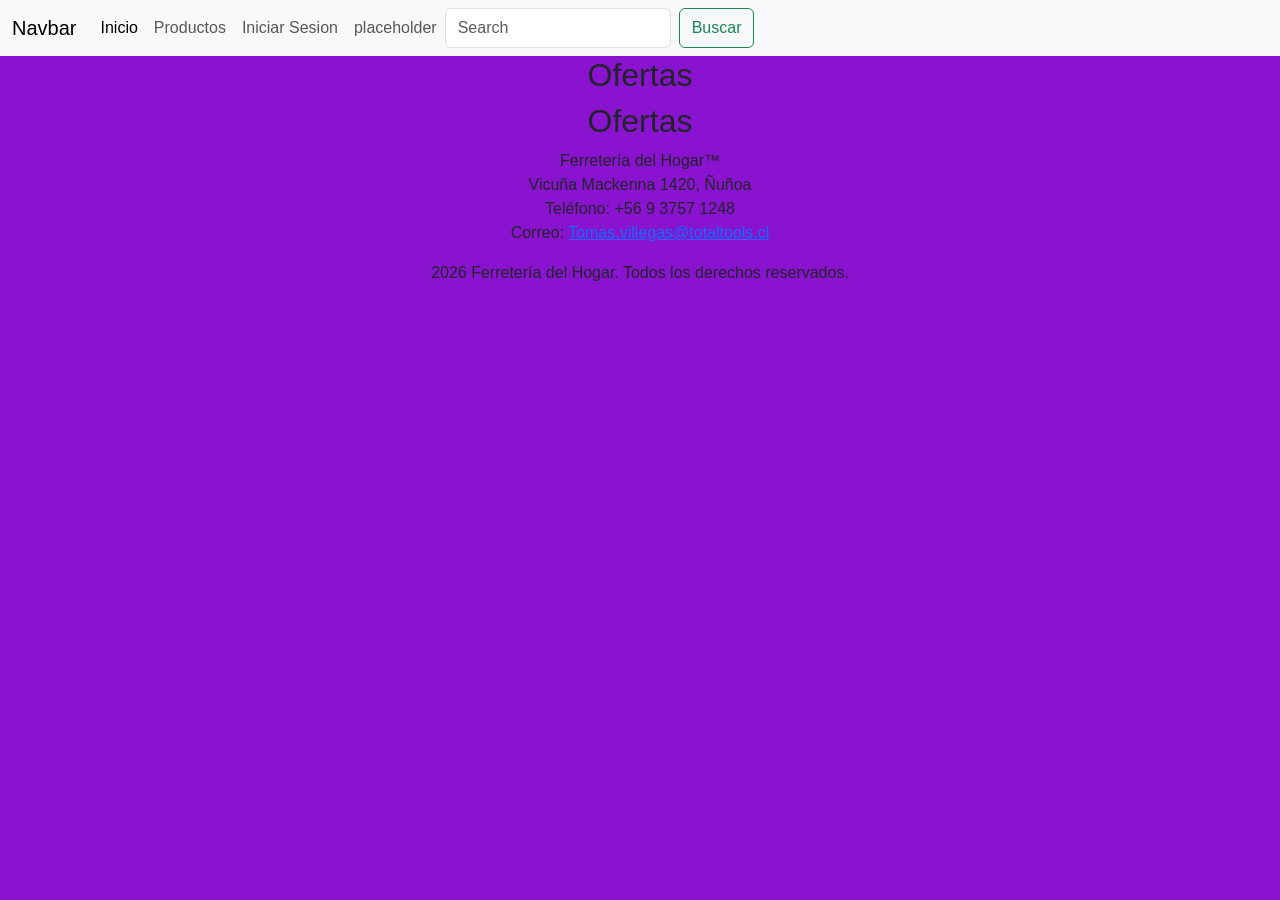
==== Eva 1 Fullstack/index.html @ 1e145b5c "version 1 Co-authored-by: Crosral <Crosral@users.noreply.github.com>" ====
<!DOCTYPE html>
<html lang="es">
<head>
    <meta charset="UTF-8">
    <meta name="viewport" content="width=device-width, initial-scale=1.0">
    <title>Document</title>
    <link href="https://cdn.jsdelivr.net/npm/bootstrap@5.3.8/dist/css/bootstrap.min.css" rel="stylesheet" integrity="sha384-sRIl4kxILFvY47J16cr9ZwB07vP4J8+LH7qKQnuqkuIAvNWLzeN8tE5YBujZqJLB" crossorigin="anonymous">
    <script src="https://cdn.jsdelivr.net/npm/bootstrap@5.3.8/dist/js/bootstrap.bundle.min.js" integrity="sha384-FKyoEForCGlyvwx9Hj09JcYn3nv7wiPVlz7YYwJrWVcXK/BmnVDxM+D2scQbITxI" crossorigin="anonymous"></script>
    <link rel="stylesheet" href="style.css">
</head>
<body>
    <nav class="navbar navbar-expand-lg bg-body-tertiary">
            <div class="container-fluid">
                <a class="navbar-brand" href="#">Navbar</a>
                <button class="navbar-toggler" type="button" data-bs-toggle="collapse" data-bs-target="#navbarNav" aria-controls="navbarNav" aria-expanded="false" aria-label="Toggle navigation">
                <span class="navbar-toggler-icon"></span>
                </button>
                <div class="collapse navbar-collapse" id="navbarNav">
                <ul class="navbar-nav">
                    <li class="nav-item">
                    <a class="nav-link active" aria-current="page" href="index.html">Inicio</a>
                    </li>
                    <li class="nav-item">
                    <a class="nav-link" href="productos.html">Productos</a>
                    </li>
                    <li class="nav-item">
                    <a class="nav-link" href="inicio sesion.html">Iniciar Sesion</a>
                    </li>
                    <li class="nav-item">
                    <a class="nav-link" href="#">placeholder</a>
                    </li>
                    <form class="d-flex" role="search">
                        <input class="form-control me-2" type="search" placeholder="Search" aria-label="Search"/>
                        <button class="btn btn-outline-success" type="submit">Buscar</button>
                    </form>
                </ul>
            </div>
        </div>
    </nav>

    <main>
        <section id="inicio">

        </section>

        <section id="ph1">
            <h2>Ofertas</h2>
        </section>

        <section id="ph2">
            <h2>Ofertas</h2>
        </section>

        <footer id = "datosPlaceholder">
            <address>
                Ferretería del Hogar™<br>
                Vicuña Mackenna 1420, Ñuñoa<br>
                Teléfono: +56 9 3757 1248<br>
                Correo:
                <a href="mailto:Tomas.villegas@totaltools.cl">
                    Tomas.villegas@totaltools.cl
                </a>
            </address>

            <p>2026 Ferretería del Hogar. Todos los derechos reservados.</p>
        </footer>
    </main>
    <script src="script.js"></script>
</body>
</html>
---- Eva 1 Fullstack/style.css ----
body{
    font-family: Arial;
    text-align: center;
    background-color: #8913ce;
}

button:hover{
    transform: scale(1.05);
}

.mb-3{
    width: 250px;
}
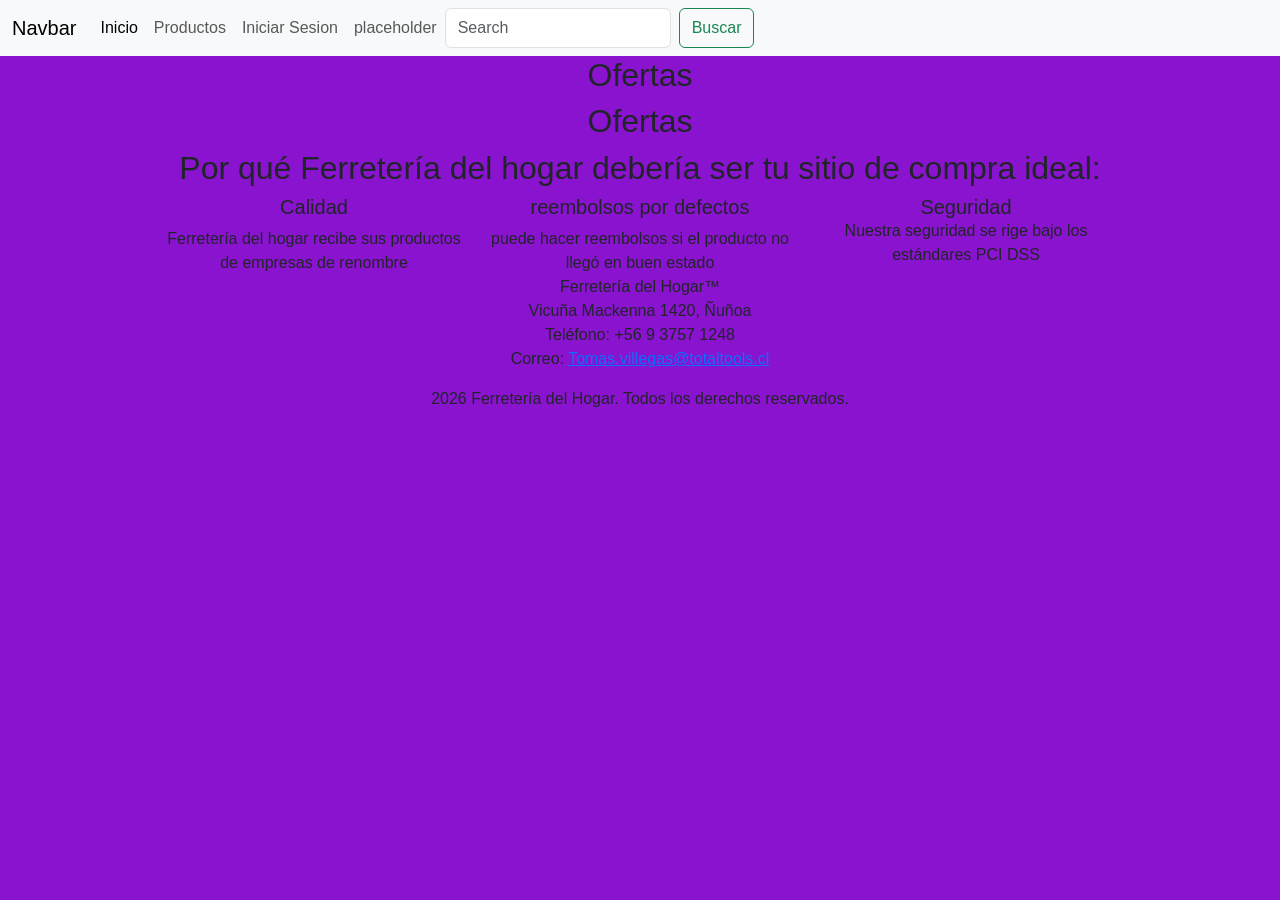
==== commit 5adbfa09: "Co-authored-by: Crosral <Crosral@users.noreply.github.com>" ====
--- a/Eva 1 Fullstack/index.html
+++ b/Eva 1 Fullstack/index.html
@@ -51,6 +51,27 @@
             <h2>Ofertas</h2>
         </section>
 
+
+        <article>
+            <h2>Por qué Ferretería del hogar debería ser tu sitio de compra ideal:</h2>
+            <div id="article" class="row justify-content-center">
+                <div class="col-md-3 article-card">
+                    <h5 class="calidad">Calidad</h5>
+                    <p class="card-text">Ferretería del hogar recibe sus productos de empresas de renombre</p>
+                </div>
+
+                <div class="col-md-3 article-card">
+                    <h5 class="reembolsos">reembolsos por defectos</h5>
+                    <p class="card-text">puede hacer reembolsos si el producto no llegó en buen estado</p>
+                </div>
+
+                <div class="col-md-3 article-card">
+                    <h5 class="card-title">Seguridad</h5>
+                    <p class="card-text">Nuestra seguridad se rige bajo los estándares PCI DSS</p>
+                </div>
+            </div>
+        </article>
+
         <footer id = "datosPlaceholder">
             <address>
                 Ferretería del Hogar™<br>
--- a/Eva 1 Fullstack/style.css
+++ b/Eva 1 Fullstack/style.css
@@ -10,4 +10,41 @@
 
 .mb-3{
     width: 250px;
+}
+
+
+
+
+.contenedor-productos {
+    display: grid;
+    grid-template-columns: repeat(3, 1fr);
+    gap: 30px;
+    max-width: 1200px;
+    margin: auto;
+}
+
+.producto {
+    background-color: #6b46ef;
+    border: 1px solid #2a1fa4;
+    border-radius: 10px;
+    overflow: hidden;
+    transition: 0.3s;
+    width: 240px;
+}
+
+.producto:hover {
+    transform: translateY(-5px);
+    border-color: #00d9ff;
+}
+
+.producto img {
+    width: 100%;
+    height: 240px;
+    object-fit: contain;
+    background-color: white;
+    display: block;
+}
+
+.producto-info {
+    padding: 20px;
 }
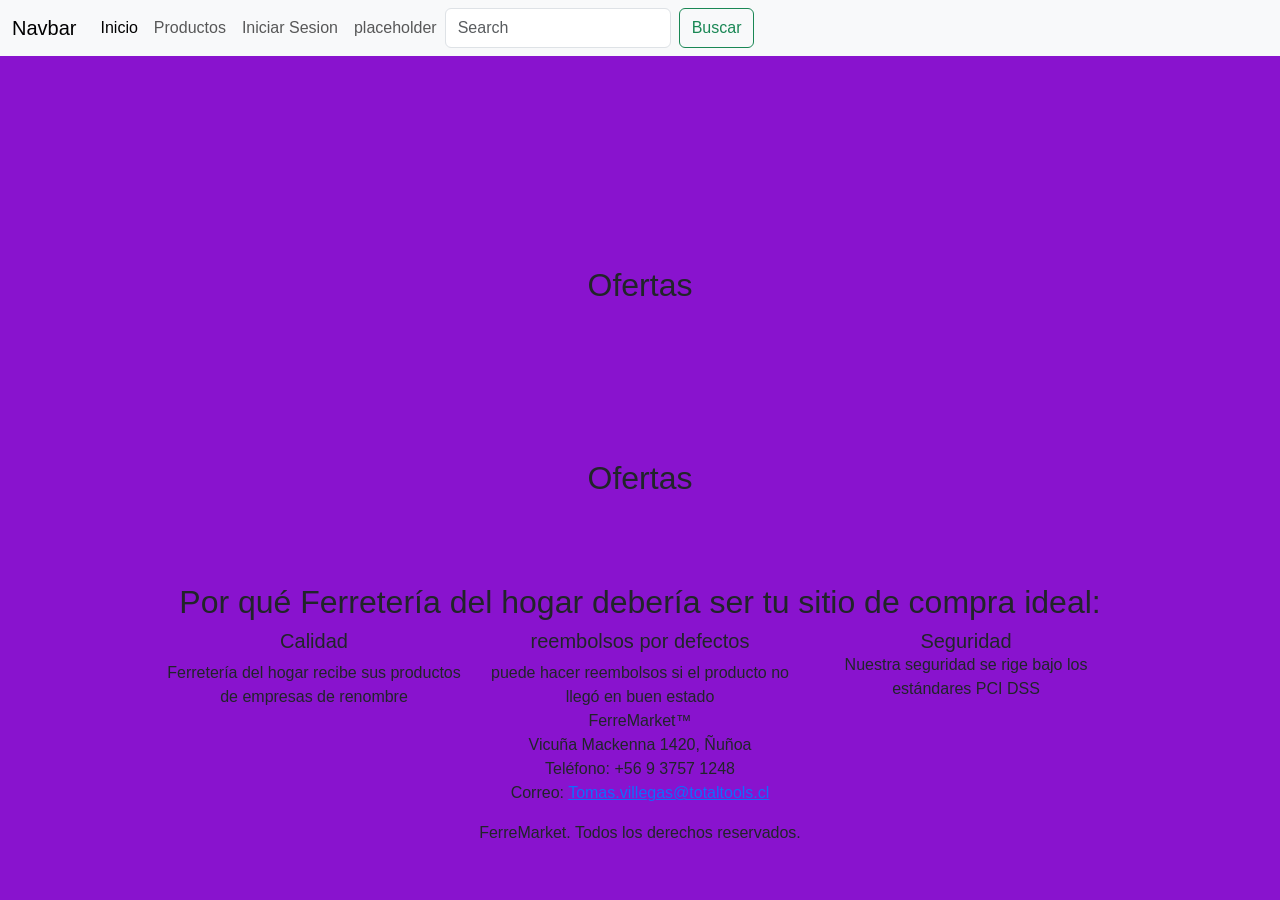
==== commit 18f7051c: "version 4" ====
--- a/Eva 1 Fullstack/index.html
+++ b/Eva 1 Fullstack/index.html
@@ -3,7 +3,7 @@
 <head>
     <meta charset="UTF-8">
     <meta name="viewport" content="width=device-width, initial-scale=1.0">
-    <title>Document</title>
+    <title>FerreMarket</title>
     <link href="https://cdn.jsdelivr.net/npm/bootstrap@5.3.8/dist/css/bootstrap.min.css" rel="stylesheet" integrity="sha384-sRIl4kxILFvY47J16cr9ZwB07vP4J8+LH7qKQnuqkuIAvNWLzeN8tE5YBujZqJLB" crossorigin="anonymous">
     <script src="https://cdn.jsdelivr.net/npm/bootstrap@5.3.8/dist/js/bootstrap.bundle.min.js" integrity="sha384-FKyoEForCGlyvwx9Hj09JcYn3nv7wiPVlz7YYwJrWVcXK/BmnVDxM+D2scQbITxI" crossorigin="anonymous"></script>
     <link rel="stylesheet" href="style.css">
@@ -74,7 +74,7 @@
 
         <footer id = "datosPlaceholder">
             <address>
-                Ferretería del Hogar™<br>
+                FerreMarket™<br>
                 Vicuña Mackenna 1420, Ñuñoa<br>
                 Teléfono: +56 9 3757 1248<br>
                 Correo:
@@ -83,7 +83,7 @@
                 </a>
             </address>
 
-            <p>2026 Ferretería del Hogar. Todos los derechos reservados.</p>
+            <p>FerreMarket. Todos los derechos reservados.</p>
         </footer>
     </main>
     <script src="script.js"></script>
--- a/Eva 1 Fullstack/style.css
+++ b/Eva 1 Fullstack/style.css
@@ -11,8 +11,6 @@
 .mb-3{
     width: 250px;
 }
-
-
 
 
 .contenedor-productos {
@@ -38,8 +36,91 @@
 }
 
 .producto img {
+    display: block;
+    max-width: 100%;
+    height: 180px; 
+    object-fit: contain;
+
+    margin-left: auto;
+    margin-right: auto;
+}
+
+.producto-info {
+    padding: 20px;
+}
+
+section {
+    padding: 70px 8%;
+}
+
+section h2 {
+    text-align: center;
+    font-size: 32px;
+    margin-bottom: 15px;
+}
+
+.descripcion {
+    text-align: center;
+    color: #999;
+    margin-bottom: 40px;
+}
+
+.categorias {
+    background-color: #151515;
+}
+
+.contenedor-categorias {
+    display: grid;
+    grid-template-columns: repeat(3, 1fr);
+    gap: 20px;
+}
+
+.categoria {
+    background-color: #202020;
+    padding: 30px;
+    text-align: center;
+    border-radius: 8px;
+    border: 1px solid #2d2d2d;
+}
+
+.categoria:hover {
+    border-color: #00d9ff;
+    transform: translateY(-3px);
+}
+
+.icono {
+    font-size: 40px;
+    margin-bottom: 15px;
+}
+
+.categoria h3 {
+    margin-bottom: 10px;
+}
+
+.categoria p {
+    color: #999;
+}
+
+
+
+.contenedor-productos {
+    display: grid;
+    grid-template-columns: repeat(3, 0.3fr);
+    gap: 30px;
+    max-width: 1200px;
+    max-height: 100px;
+    margin: auto;
+}
+
+
+.producto:hover {
+    transform: translateY(-5px);
+    border-color: #ffffff;
+}
+
+.producto img {
     width: 100%;
-    height: 240px;
+    height: 235px;
     object-fit: contain;
     background-color: white;
     display: block;
@@ -47,4 +128,64 @@
 
 .producto-info {
     padding: 20px;
+}
+
+.categoria-producto {
+    color: #cfa3d8;
+    font-size: 13px;
+    font-weight: bold;
+    text-transform: uppercase;
+    margin-bottom: 8px;
+}
+
+.producto h3 {
+    font-size: 22px;
+    margin-bottom: 10px;
+}
+
+.producto-info > p:not(.categoria-producto):not(.precio) {
+    color: #999;
+    line-height: 1.5;
+    min-height: 70px;
+}
+
+.precio {
+    font-size: 24px;
+    font-weight: bold;
+    margin: 15px 0;
+}
+
+#toast-notificacion {
+    position: fixed;
+    bottom: 30px;
+    right: 30px;
+    background-color: #8d189c;
+    color: #ffffff;
+    border: 1px solid #1f1269;
+    border-left: 6px solid #ffffff;
+    padding: 16px 24px;
+    border-radius: 10px;
+    box-shadow: 0 0 20px rgba(0, 242, 254, 0.4);
+    display: flex;
+    align-items: center;
+    gap: 12px;
+    font-family: inherit;
+    font-size: 0.95rem;
+    font-weight: 600;
+    z-index: 9999;
+    
+    /* Animación de entrada/salida */
+    opacity: 0;
+    transform: translateY(30px);
+    transition: all 0.3s cubic-bezier(0.68, -0.55, 0.27, 1.55);
+    pointer-events: none;
+}
+
+#toast-notificacion.mostrar {
+    opacity: 1;
+    transform: translateY(0);
+}
+
+#toast-icono {
+    font-size: 1.4rem;
 }
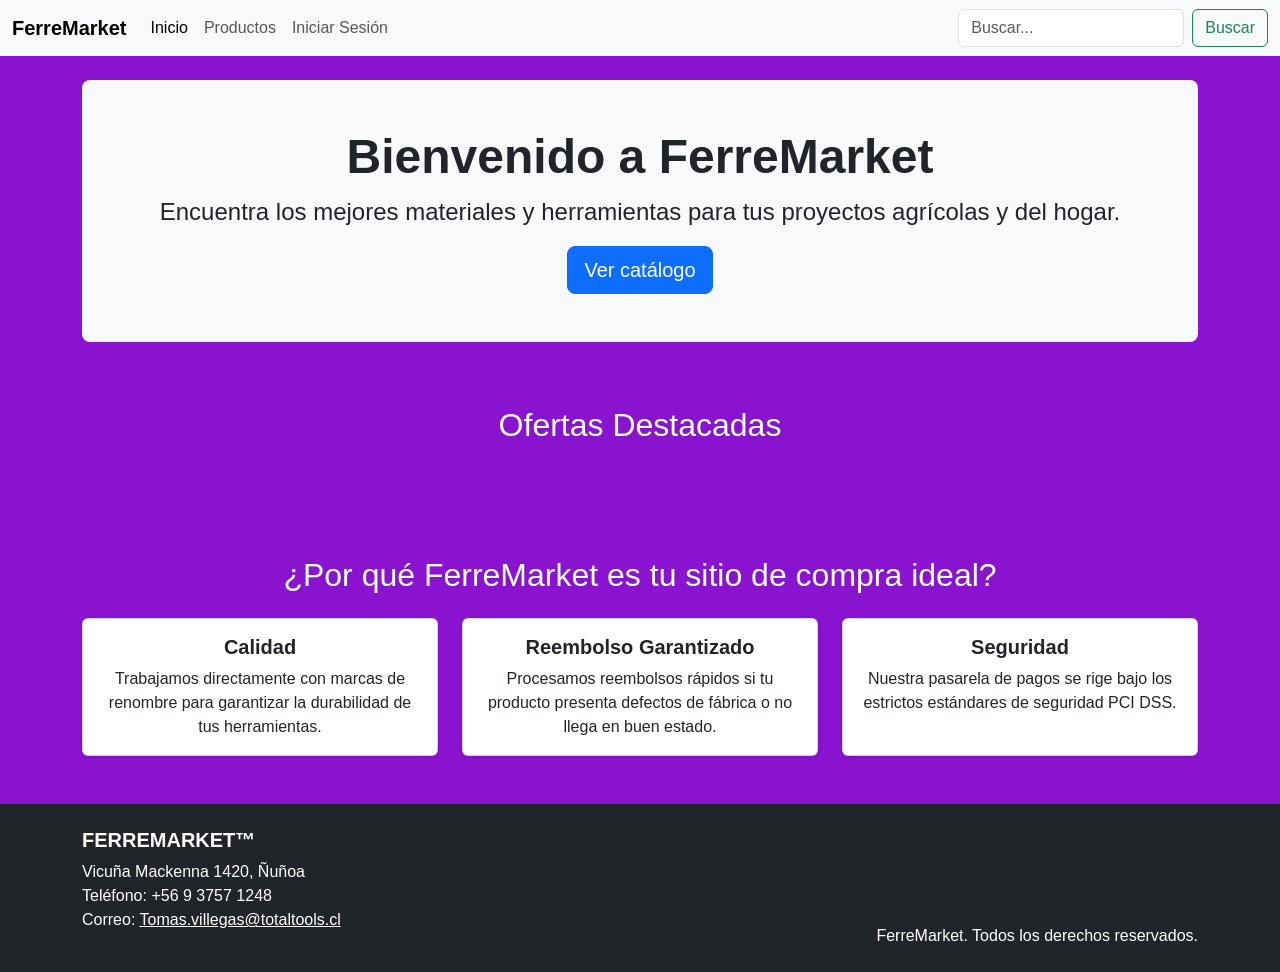
==== commit 44f135a9: "version 5 Co-authored-by: Crosral <Crosral@users.noreply.github.com>" ====
--- a/Eva 1 Fullstack/index.html
+++ b/Eva 1 Fullstack/index.html
@@ -4,88 +4,89 @@
     <meta charset="UTF-8">
     <meta name="viewport" content="width=device-width, initial-scale=1.0">
     <title>FerreMarket</title>
-    <link href="https://cdn.jsdelivr.net/npm/bootstrap@5.3.8/dist/css/bootstrap.min.css" rel="stylesheet" integrity="sha384-sRIl4kxILFvY47J16cr9ZwB07vP4J8+LH7qKQnuqkuIAvNWLzeN8tE5YBujZqJLB" crossorigin="anonymous">
-    <script src="https://cdn.jsdelivr.net/npm/bootstrap@5.3.8/dist/js/bootstrap.bundle.min.js" integrity="sha384-FKyoEForCGlyvwx9Hj09JcYn3nv7wiPVlz7YYwJrWVcXK/BmnVDxM+D2scQbITxI" crossorigin="anonymous"></script>
+    <link href="https://cdn.jsdelivr.net/npm/bootstrap@5.3.3/dist/css/bootstrap.min.css" rel="stylesheet">
     <link rel="stylesheet" href="style.css">
 </head>
 <body>
     <nav class="navbar navbar-expand-lg bg-body-tertiary">
-            <div class="container-fluid">
-                <a class="navbar-brand" href="#">Navbar</a>
-                <button class="navbar-toggler" type="button" data-bs-toggle="collapse" data-bs-target="#navbarNav" aria-controls="navbarNav" aria-expanded="false" aria-label="Toggle navigation">
+        <div class="container-fluid">
+            <a class="navbar-brand fw-bold" href="index.html">FerreMarket</a>
+            <button class="navbar-toggler" type="button" data-bs-toggle="collapse" data-bs-target="#navbarNav" aria-controls="navbarNav" aria-expanded="false" aria-label="Toggle navigation">
                 <span class="navbar-toggler-icon"></span>
-                </button>
-                <div class="collapse navbar-collapse" id="navbarNav">
-                <ul class="navbar-nav">
+            </button>
+            <div class="collapse navbar-collapse" id="navbarNav">
+                <ul class="navbar-nav me-auto mb-2 mb-lg-0">
                     <li class="nav-item">
-                    <a class="nav-link active" aria-current="page" href="index.html">Inicio</a>
+                        <a class="nav-link active" aria-current="page" href="index.html">Inicio</a>
                     </li>
                     <li class="nav-item">
-                    <a class="nav-link" href="productos.html">Productos</a>
+                        <a class="nav-link" href="productos.html">Productos</a>
                     </li>
                     <li class="nav-item">
-                    <a class="nav-link" href="inicio sesion.html">Iniciar Sesion</a>
+                        <a class="nav-link" href="login.html">Iniciar Sesión</a>
                     </li>
-                    <li class="nav-item">
-                    <a class="nav-link" href="#">placeholder</a>
-                    </li>
-                    <form class="d-flex" role="search">
-                        <input class="form-control me-2" type="search" placeholder="Search" aria-label="Search"/>
-                        <button class="btn btn-outline-success" type="submit">Buscar</button>
-                    </form>
                 </ul>
+                <form class="d-flex" role="search">
+                    <input class="form-control me-2" type="search" placeholder="Buscar..." aria-label="Search"/>
+                    <button class="btn btn-outline-success" type="submit">Buscar</button>
+                </form>
             </div>
         </div>
     </nav>
 
-    <main>
-        <section id="inicio">
-
-        </section>
-
-        <section id="ph1">
-            <h2>Ofertas</h2>
-        </section>
-
-        <section id="ph2">
-            <h2>Ofertas</h2>
-        </section>
-
-
-        <article>
-            <h2>Por qué Ferretería del hogar debería ser tu sitio de compra ideal:</h2>
-            <div id="article" class="row justify-content-center">
-                <div class="col-md-3 article-card">
-                    <h5 class="calidad">Calidad</h5>
-                    <p class="card-text">Ferretería del hogar recibe sus productos de empresas de renombre</p>
-                </div>
-
-                <div class="col-md-3 article-card">
-                    <h5 class="reembolsos">reembolsos por defectos</h5>
-                    <p class="card-text">puede hacer reembolsos si el producto no llegó en buen estado</p>
-                </div>
-
-                <div class="col-md-3 article-card">
-                    <h5 class="card-title">Seguridad</h5>
-                    <p class="card-text">Nuestra seguridad se rige bajo los estándares PCI DSS</p>
+    <main class="container my-4">
+    <section id="inicio" class="p-5 mb-4 bg-light rounded-3 text-center text-dark">
+        <h1 class="display-5 fw-bold text-dark">Bienvenido a FerreMarket</h1>
+        <p class="fs-4 text-dark">Encuentra los mejores materiales y herramientas para tus proyectos agrícolas y del hogar.</p>
+        <a href="productos.html" class="btn btn-primary btn-lg">Ver catálogo</a>
+    </section>
+    <section id="ofertas" class="mb-5">
+        <h2 class="mb-4 text-center text-white">Ofertas Destacadas</h2>
+        <div id="contenedor-ofertas" class="row">
+        </div>
+    </section>
+    <article class="my-5">
+        <h2 class="text-center mb-4 text-white">¿Por qué FerreMarket es tu sitio de compra ideal?</h2>
+        <div class="row text-center g-4">
+            <div class="col-md-4">
+                <div class="card h-100 p-3 shadow-sm text-dark">
+                    <h5 class="card-title fw-bold text-dark">Calidad</h5>
+                    <p class="card-text text-dark">Trabajamos directamente con marcas de renombre para garantizar la durabilidad de tus herramientas.</p>
                 </div>
             </div>
-        </article>
+            <div class="col-md-4">
+                <div class="card h-100 p-3 shadow-sm text-dark">
+                    <h5 class="card-title fw-bold text-dark">Reembolso Garantizado</h5>
+                    <p class="card-text text-dark">Procesamos reembolsos rápidos si tu producto presenta defectos de fábrica o no llega en buen estado.</p>
+                </div>
+            </div>
+            <div class="col-md-4">
+                <div class="card h-100 p-3 shadow-sm text-dark">
+                    <h5 class="card-title fw-bold text-dark">Seguridad</h5>
+                    <p class="card-text text-dark">Nuestra pasarela de pagos se rige bajo los estrictos estándares de seguridad PCI DSS.</p>
+                </div>
+            </div>
+        </div>
+    </article>
+</main>
 
-        <footer id = "datosPlaceholder">
-            <address>
-                FerreMarket™<br>
-                Vicuña Mackenna 1420, Ñuñoa<br>
-                Teléfono: +56 9 3757 1248<br>
-                Correo:
-                <a href="mailto:Tomas.villegas@totaltools.cl">
-                    Tomas.villegas@totaltools.cl
-                </a>
-            </address>
-
-            <p>FerreMarket. Todos los derechos reservados.</p>
-        </footer>
-    </main>
+    <footer id="datosPlaceholder" class="bg-dark text-white p-4 mt-5">
+        <div class="container text-center text-md-start">
+            <div class="row">
+                <div class="col-md-6 mb-3">
+                    <h5 class="text-uppercase fw-bold">FerreMarket™</h5>
+                    <address class="mb-0">
+                        Vicuña Mackenna 1420, Ñuñoa<br>
+                        Teléfono: +56 9 3757 1248<br>
+                        Correo: <a href="mailto:Tomas.villegas@totaltools.cl" class="text-white">Tomas.villegas@totaltools.cl</a>
+                    </address>
+                </div>
+                <div class="col-md-6 text-md-end align-self-end">
+                    <p class="mb-0">FerreMarket. Todos los derechos reservados.</p>
+                </div>
+            </div>
+        </div>
+    </footer>
     <script src="script.js"></script>
 </body>
 </html>
--- a/Eva 1 Fullstack/style.css
+++ b/Eva 1 Fullstack/style.css
@@ -1,24 +1,44 @@
-body{
-    font-family: Arial;
+body {
+    font-family: Arial, sans-serif;
     text-align: center;
     background-color: #8913ce;
-}
-
-button:hover{
+    color: #ffffff; /* Texto general blanco para mejor contraste */
+    margin: 0;
+    padding: 0;
+}
+
+section {
+    padding: 40px 5%;
+}
+
+section h2 {
+    text-align: center;
+    font-size: 32px;
+    margin-bottom: 25px;
+    color: #ffffff;
+}
+
+button:hover {
     transform: scale(1.05);
-}
-
-.mb-3{
-    width: 250px;
-}
-
-
+    cursor: pointer;
+}
+
+.descripcion {
+    text-align: center;
+    color: #e0e0e0;
+    margin-bottom: 40px;
+}
+
+/* ==========================================
+   CATÁLOGO DE PRODUCTOS
+   ========================================== */
 .contenedor-productos {
-    display: grid;
-    grid-template-columns: repeat(3, 1fr);
+    display: flex;
+    flex-wrap: wrap;
+    justify-content: center;
     gap: 30px;
     max-width: 1200px;
-    margin: auto;
+    margin: 0 auto;
 }
 
 .producto {
@@ -26,45 +46,164 @@
     border: 1px solid #2a1fa4;
     border-radius: 10px;
     overflow: hidden;
-    transition: 0.3s;
-    width: 240px;
+    transition: transform 0.3s ease, border-color 0.3s ease;
+    width: 260px;
+    display: flex;
+    flex-direction: column;
 }
 
 .producto:hover {
     transform: translateY(-5px);
-    border-color: #00d9ff;
+    border-color: #ffffff;
 }
 
 .producto img {
+    width: 100%;
+    height: 180px;
+    object-fit: cover; 
+    background-color: #ffffff;
     display: block;
-    max-width: 100%;
-    height: 180px; 
-    object-fit: contain;
-
-    margin-left: auto;
-    margin-right: auto;
-}
-
+}
 .producto-info {
     padding: 20px;
-}
-
-section {
-    padding: 70px 8%;
-}
-
-section h2 {
-    text-align: center;
-    font-size: 32px;
+    display: flex;
+    flex-direction: column;
+    flex-grow: 1;
+    justify-content: space-between;
+}
+
+.categoria-producto {
+    color: #cfa3d8;
+    font-size: 13px;
+    font-weight: bold;
+    text-transform: uppercase;
+    margin-bottom: 8px;
+}
+
+.producto h3 {
+    font-size: 20px;
+    margin: 0 0 10px 0;
+    color: #ffffff;
+}
+
+.producto-info > p:not(.categoria-producto):not(.precio) {
+    color: #d1c4e9;
+    line-height: 1.4;
+}
+
+.precio {
+    font-size: 24px;
+    font-weight: bold;
+    margin: 15px 0;
+    color: #ffffff;
+}
+
+/* Botón de agregar al carrito dentro de la tarjeta */
+.boton-carrito {
+    background-color: #2a1fa4;
+    color: #ffffff;
+    border: 1px solid #ffffff;
+    padding: 10px 15px;
+    border-radius: 6px;
+    font-weight: bold;
+    transition: background-color 0.2s, transform 0.2s;
+}
+
+.boton-carrito:hover {
+    background-color: #1a1269;
+}
+
+/* ==========================================
+   VISTA CARRITO DE COMPRAS
+   ========================================== */
+.carrito {
+    max-width: 800px;
+    margin: 0 auto;
+    background-color: #6b46ef;
+    padding: 30px;
+    border-radius: 10px;
+    border: 1px solid #2a1fa4;
+    color: #ffffff;
+}
+
+.producto-carrito {
+    background-color: #5533c7;
+    border: 1px solid #2a1fa4;
+    border-radius: 8px;
+    padding: 15px;
     margin-bottom: 15px;
-}
-
-.descripcion {
-    text-align: center;
-    color: #999;
-    margin-bottom: 40px;
-}
-
+    display: flex;
+    align-items: center;
+    justify-content: space-between;
+    gap: 15px;
+    text-align: left;
+}
+
+.producto-carrito img {
+    width: 70px;
+    height: 70px;
+    object-fit: contain;
+    background-color: #ffffff;
+    border-radius: 6px;
+}
+
+.informacion-carrito h3 {
+    margin: 0 0 5px 0;
+    font-size: 18px;
+}
+
+.informacion-carrito p {
+    margin: 0 0 10px 0;
+    font-weight: bold;
+}
+
+.cantidad button {
+    background-color: #2a1fa4;
+    color: #ffffff;
+    border: none;
+    padding: 4px 10px;
+    border-radius: 4px;
+}
+
+.cantidad span {
+    padding: 0 8px;
+    font-weight: bold;
+}
+
+.boton-eliminar {
+    background-color: #d32f2f;
+    color: white;
+    border: none;
+    padding: 8px 12px;
+    border-radius: 6px;
+}
+
+.total-carrito {
+    margin-top: 20px;
+    padding-top: 15px;
+    border-top: 2px solid #2a1fa4;
+}
+
+.boton-vaciar {
+    background-color: #757575;
+    color: white;
+    border: none;
+    padding: 10px 15px;
+    border-radius: 6px;
+    margin-right: 10px;
+}
+
+.boton-finalizar {
+    background-color: #2e7d32;
+    color: white;
+    border: none;
+    padding: 10px 15px;
+    border-radius: 6px;
+}
+
+/* ==========================================
+   CATEGORÍAS SECUNDARIAS
+   ========================================== */
 .categorias {
     background-color: #151515;
 }
@@ -101,60 +240,9 @@
     color: #999;
 }
 
-
-
-.contenedor-productos {
-    display: grid;
-    grid-template-columns: repeat(3, 0.3fr);
-    gap: 30px;
-    max-width: 1200px;
-    max-height: 100px;
-    margin: auto;
-}
-
-
-.producto:hover {
-    transform: translateY(-5px);
-    border-color: #ffffff;
-}
-
-.producto img {
-    width: 100%;
-    height: 235px;
-    object-fit: contain;
-    background-color: white;
-    display: block;
-}
-
-.producto-info {
-    padding: 20px;
-}
-
-.categoria-producto {
-    color: #cfa3d8;
-    font-size: 13px;
-    font-weight: bold;
-    text-transform: uppercase;
-    margin-bottom: 8px;
-}
-
-.producto h3 {
-    font-size: 22px;
-    margin-bottom: 10px;
-}
-
-.producto-info > p:not(.categoria-producto):not(.precio) {
-    color: #999;
-    line-height: 1.5;
-    min-height: 70px;
-}
-
-.precio {
-    font-size: 24px;
-    font-weight: bold;
-    margin: 15px 0;
-}
-
+/* ==========================================
+   TOAST NOTIFICACIÓN
+   ========================================== */
 #toast-notificacion {
     position: fixed;
     bottom: 30px;
@@ -165,7 +253,7 @@
     border-left: 6px solid #ffffff;
     padding: 16px 24px;
     border-radius: 10px;
-    box-shadow: 0 0 20px rgba(0, 242, 254, 0.4);
+    box-shadow: 0 0 20px rgba(0, 0, 0, 0.4);
     display: flex;
     align-items: center;
     gap: 12px;
@@ -174,7 +262,6 @@
     font-weight: 600;
     z-index: 9999;
     
-    /* Animación de entrada/salida */
     opacity: 0;
     transform: translateY(30px);
     transition: all 0.3s cubic-bezier(0.68, -0.55, 0.27, 1.55);
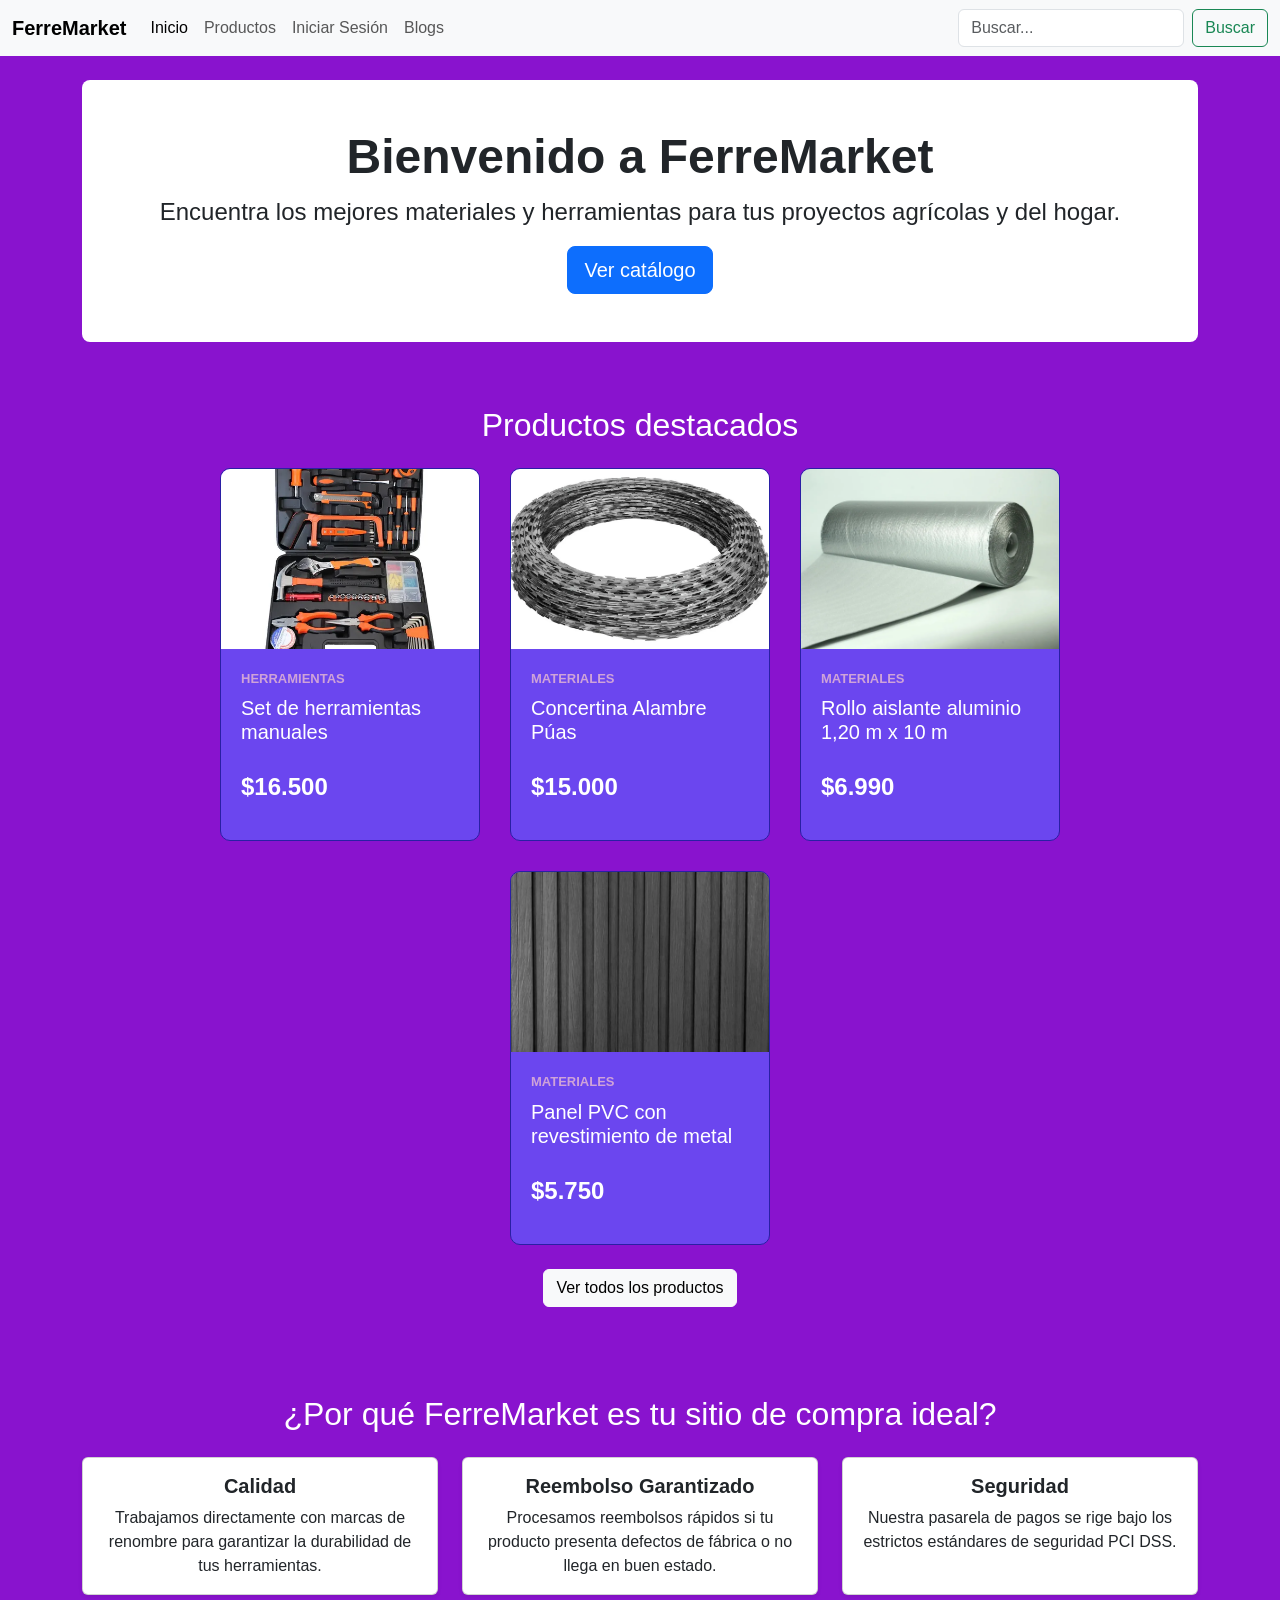
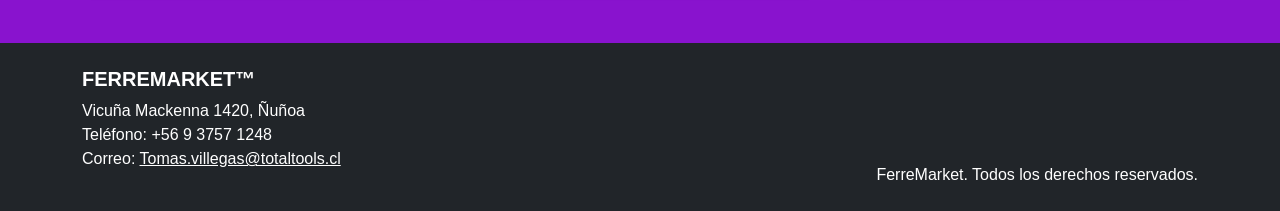
==== commit 69d52f0a: "version 7" ====
--- a/Eva 1 Fullstack/index.html
+++ b/Eva 1 Fullstack/index.html
@@ -23,7 +23,10 @@
                         <a class="nav-link" href="productos.html">Productos</a>
                     </li>
                     <li class="nav-item">
-                        <a class="nav-link" href="login.html">Iniciar Sesión</a>
+                        <a class="nav-link" href="inicio sesion.html">Iniciar Sesión</a>
+                    </li>
+                    <li class="nav-item">
+                        <a class="nav-link" href="blogs.html">Blogs</a>
                     </li>
                 </ul>
                 <form class="d-flex" role="search">
@@ -35,40 +38,58 @@
     </nav>
 
     <main class="container my-4">
-    <section id="inicio" class="p-5 mb-4 bg-light rounded-3 text-center text-dark">
-        <h1 class="display-5 fw-bold text-dark">Bienvenido a FerreMarket</h1>
-        <p class="fs-4 text-dark">Encuentra los mejores materiales y herramientas para tus proyectos agrícolas y del hogar.</p>
-        <a href="productos.html" class="btn btn-primary btn-lg">Ver catálogo</a>
-    </section>
-    <section id="ofertas" class="mb-5">
-        <h2 class="mb-4 text-center text-white">Ofertas Destacadas</h2>
-        <div id="contenedor-ofertas" class="row">
-        </div>
-    </section>
-    <article class="my-5">
-        <h2 class="text-center mb-4 text-white">¿Por qué FerreMarket es tu sitio de compra ideal?</h2>
-        <div class="row text-center g-4">
-            <div class="col-md-4">
-                <div class="card h-100 p-3 shadow-sm text-dark">
-                    <h5 class="card-title fw-bold text-dark">Calidad</h5>
-                    <p class="card-text text-dark">Trabajamos directamente con marcas de renombre para garantizar la durabilidad de tus herramientas.</p>
+        <section id="inicio" class="p-5 mb-4 bg-light rounded-3 text-center text-dark">
+            <h1 class="display-5 fw-bold text-dark">Bienvenido a FerreMarket</h1>
+            <p class="fs-4 text-dark">Encuentra los mejores materiales y herramientas para tus proyectos agrícolas y del hogar.</p>
+            <a href="productos.html" class="btn btn-primary btn-lg">Ver catálogo</a>
+        </section>
+
+            <!-- PRODUCTOS DESTACADOS -->
+        <section class="productos-inicio">
+
+            <h2 class="text-center mb-4">
+                Productos destacados
+            </h2>
+
+            <div id="productos-destacados"
+                class="contenedor-productos">
+            </div>
+
+            <div class="text-center mt-4">
+
+                <a href="productos.html"
+                class="btn btn-light">
+                    Ver todos los productos
+                </a>
+
+            </div>
+        </section>
+
+        <article class="my-5">
+            <h2 class="text-center mb-4 text-white">¿Por qué FerreMarket es tu sitio de compra ideal?</h2>
+            <div class="row text-center g-4">
+                <div class="col-md-4">
+                    <div class="card h-100 p-3 shadow-sm text-dark">
+                        <h5 class="card-title fw-bold text-dark">Calidad</h5>
+                        <p class="card-text text-dark">Trabajamos directamente con marcas de renombre para garantizar la durabilidad de tus herramientas.</p>
+                    </div>
+                </div>
+                <div class="col-md-4">
+                    <div class="card h-100 p-3 shadow-sm text-dark">
+                        <h5 class="card-title fw-bold text-dark">Reembolso Garantizado</h5>
+                        <p class="card-text text-dark">Procesamos reembolsos rápidos si tu producto presenta defectos de fábrica o no llega en buen estado.</p>
+                    </div>
+                </div>
+                <div class="col-md-4">
+                    <div class="card h-100 p-3 shadow-sm text-dark">
+                        <h5 class="card-title fw-bold text-dark">Seguridad</h5>
+                        <p class="card-text text-dark">Nuestra pasarela de pagos se rige bajo los estrictos estándares de seguridad PCI DSS.</p>
+                    </div>
                 </div>
             </div>
-            <div class="col-md-4">
-                <div class="card h-100 p-3 shadow-sm text-dark">
-                    <h5 class="card-title fw-bold text-dark">Reembolso Garantizado</h5>
-                    <p class="card-text text-dark">Procesamos reembolsos rápidos si tu producto presenta defectos de fábrica o no llega en buen estado.</p>
-                </div>
-            </div>
-            <div class="col-md-4">
-                <div class="card h-100 p-3 shadow-sm text-dark">
-                    <h5 class="card-title fw-bold text-dark">Seguridad</h5>
-                    <p class="card-text text-dark">Nuestra pasarela de pagos se rige bajo los estrictos estándares de seguridad PCI DSS.</p>
-                </div>
-            </div>
-        </div>
-    </article>
-</main>
+        </article>
+    </main>
+
 
     <footer id="datosPlaceholder" class="bg-dark text-white p-4 mt-5">
         <div class="container text-center text-md-start">
--- a/Eva 1 Fullstack/style.css
+++ b/Eva 1 Fullstack/style.css
@@ -1,32 +1,66 @@
+/* ==========================================
+   ESTILOS GENERALES
+   ========================================== */
 body {
     font-family: Arial, sans-serif;
-    text-align: center;
     background-color: #8913ce;
-    color: #ffffff; /* Texto general blanco para mejor contraste */
+    color: #ffffff;
     margin: 0;
     padding: 0;
 }
 
+/* Alineación de encabezados globales sobre fondo morado */
+h1, h2, h3 {
+    color: #ffffff;
+}
+
 section {
     padding: 40px 5%;
 }
 
-section h2 {
-    text-align: center;
-    font-size: 32px;
-    margin-bottom: 25px;
-    color: #ffffff;
-}
-
 button:hover {
-    transform: scale(1.05);
+    transform: scale(1.02);
     cursor: pointer;
+    transition: transform 0.2s ease;
 }
 
 .descripcion {
     text-align: center;
     color: #e0e0e0;
     margin-bottom: 40px;
+}
+
+/* ==========================================
+   AJUSTES PARA BOOTSTRAP Y FORMULARIOS
+   ========================================== */
+/* Tarjetas de propuesta de valor y Hero Section */
+.card, .jumbotron, .bg-light {
+    background-color: #ffffff !important;
+    color: #212529 !important;
+}
+
+/* Forzar contraste de texto en tarjetas y cajas claras */
+.card-title, .card-text, .form-label, .form-text {
+    color: #212529 !important;
+}
+
+/* Contenedores de Inicio de Sesión y Registro */
+#authTabContent, .modal-content {
+    background-color: #ffffff !important;
+    color: #212529 !important;
+    border-radius: 8px;
+}
+
+.nav-tabs .nav-link {
+    color: #ffffff;
+    background-color: #6b46ef;
+    border-color: #2a1fa4;
+}
+
+.nav-tabs .nav-link.active {
+    color: #212529 !important;
+    background-color: #ffffff !important;
+    font-weight: bold;
 }
 
 /* ==========================================
@@ -64,6 +98,7 @@
     background-color: #ffffff;
     display: block;
 }
+
 .producto-info {
     padding: 20px;
     display: flex;
@@ -98,7 +133,6 @@
     color: #ffffff;
 }
 
-/* Botón de agregar al carrito dentro de la tarjeta */
 .boton-carrito {
     background-color: #2a1fa4;
     color: #ffffff;
@@ -275,4 +309,24 @@
 
 #toast-icono {
     font-size: 1.4rem;
+}
+
+/* ==========================================
+   BLOGS
+   ========================================== */
+
+.contenedor-blogs {
+    display: flex;
+    flex-wrap: wrap;
+    justify-content: center;
+    gap: 30px;
+}
+
+.blog-card {
+    width: 350px;
+}
+
+.blog-card img {
+    height: 220px;
+    object-fit: cover;
 }
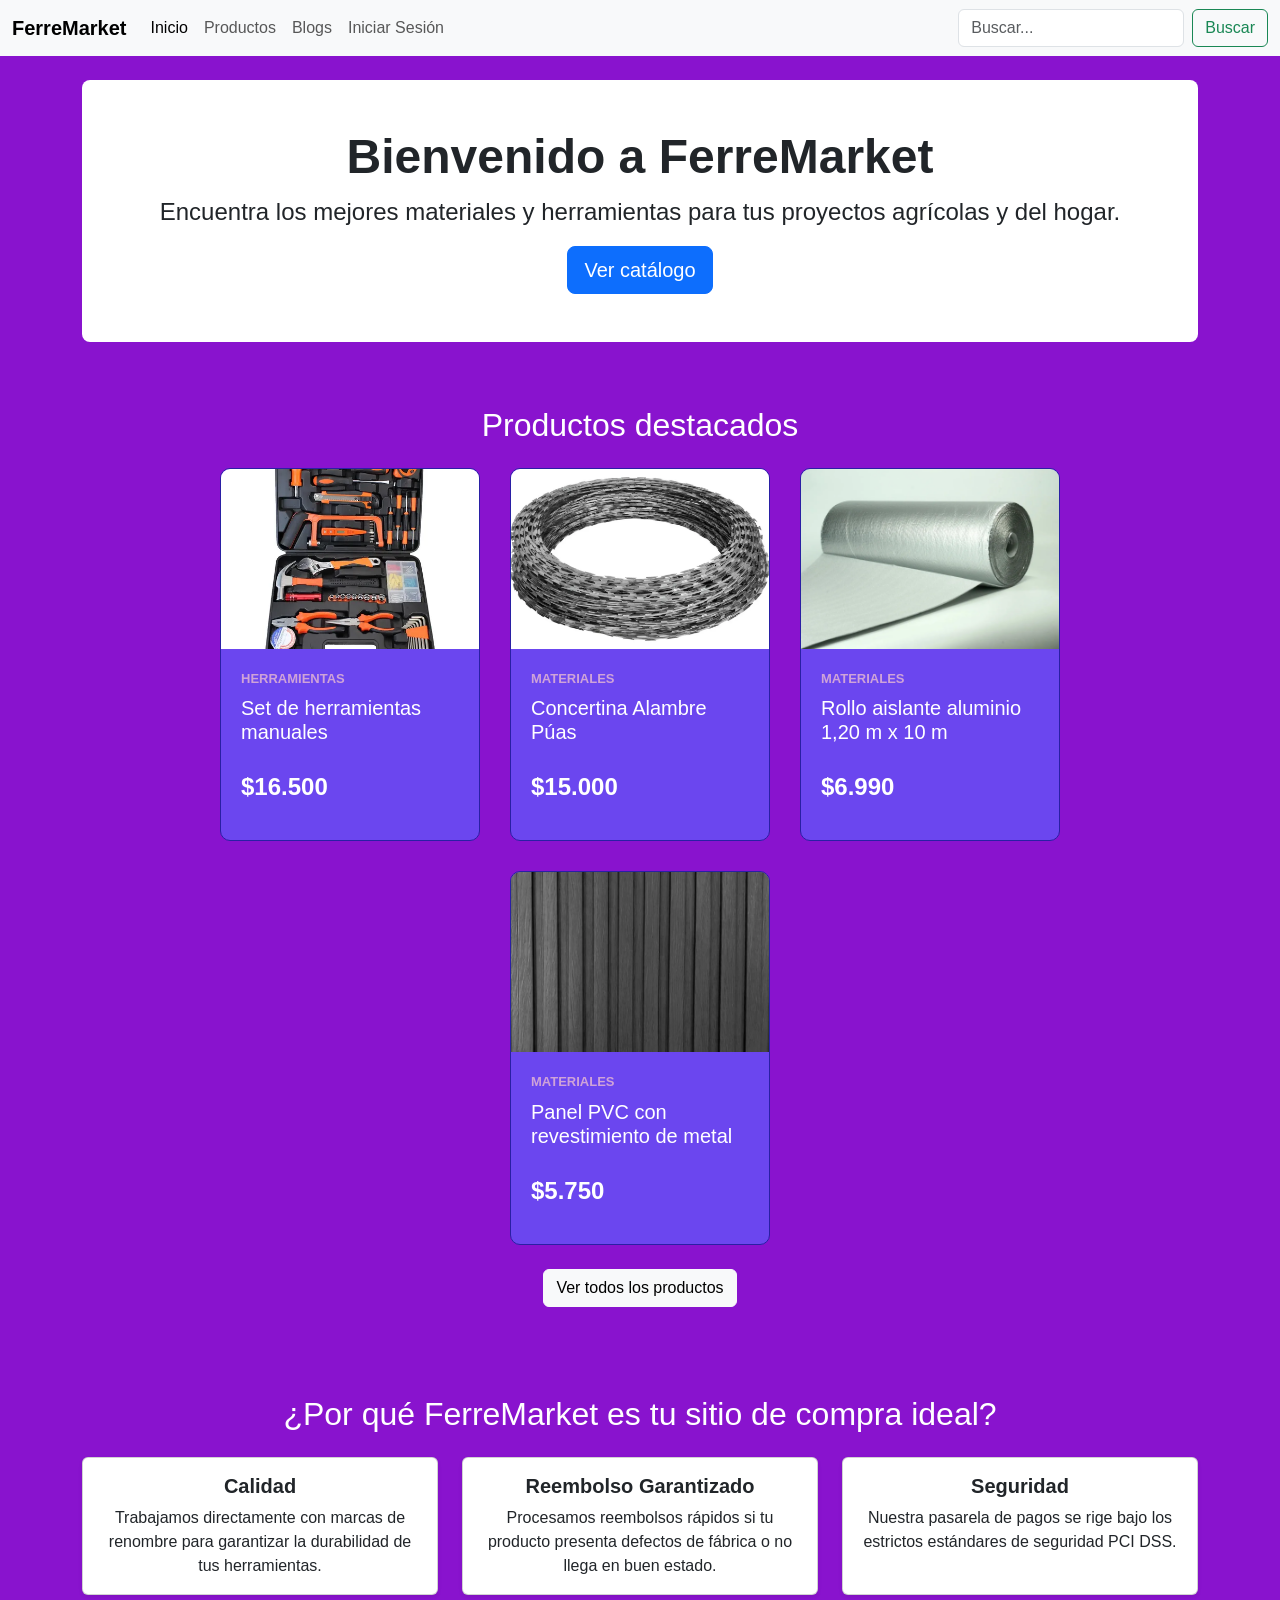
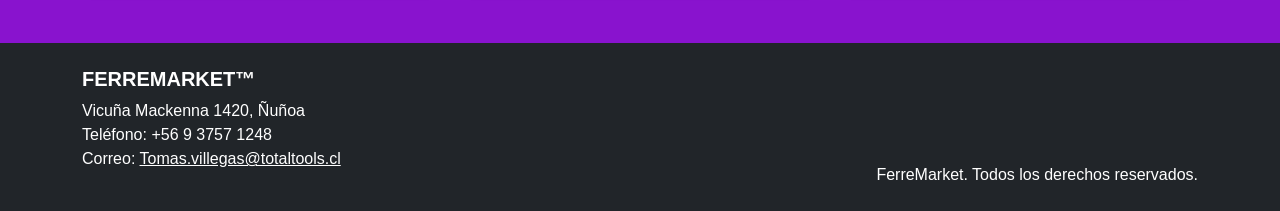
==== commit 7440701c: "version 8" ====
--- a/Eva 1 Fullstack/index.html
+++ b/Eva 1 Fullstack/index.html
@@ -23,10 +23,10 @@
                         <a class="nav-link" href="productos.html">Productos</a>
                     </li>
                     <li class="nav-item">
-                        <a class="nav-link" href="inicio sesion.html">Iniciar Sesión</a>
+                        <a class="nav-link" href="blogs.html">Blogs</a>
                     </li>
                     <li class="nav-item">
-                        <a class="nav-link" href="blogs.html">Blogs</a>
+                        <a class="nav-link" href="inicio sesion.html">Iniciar Sesión</a>
                     </li>
                 </ul>
                 <form class="d-flex" role="search">
@@ -90,7 +90,6 @@
         </article>
     </main>
 
-
     <footer id="datosPlaceholder" class="bg-dark text-white p-4 mt-5">
         <div class="container text-center text-md-start">
             <div class="row">
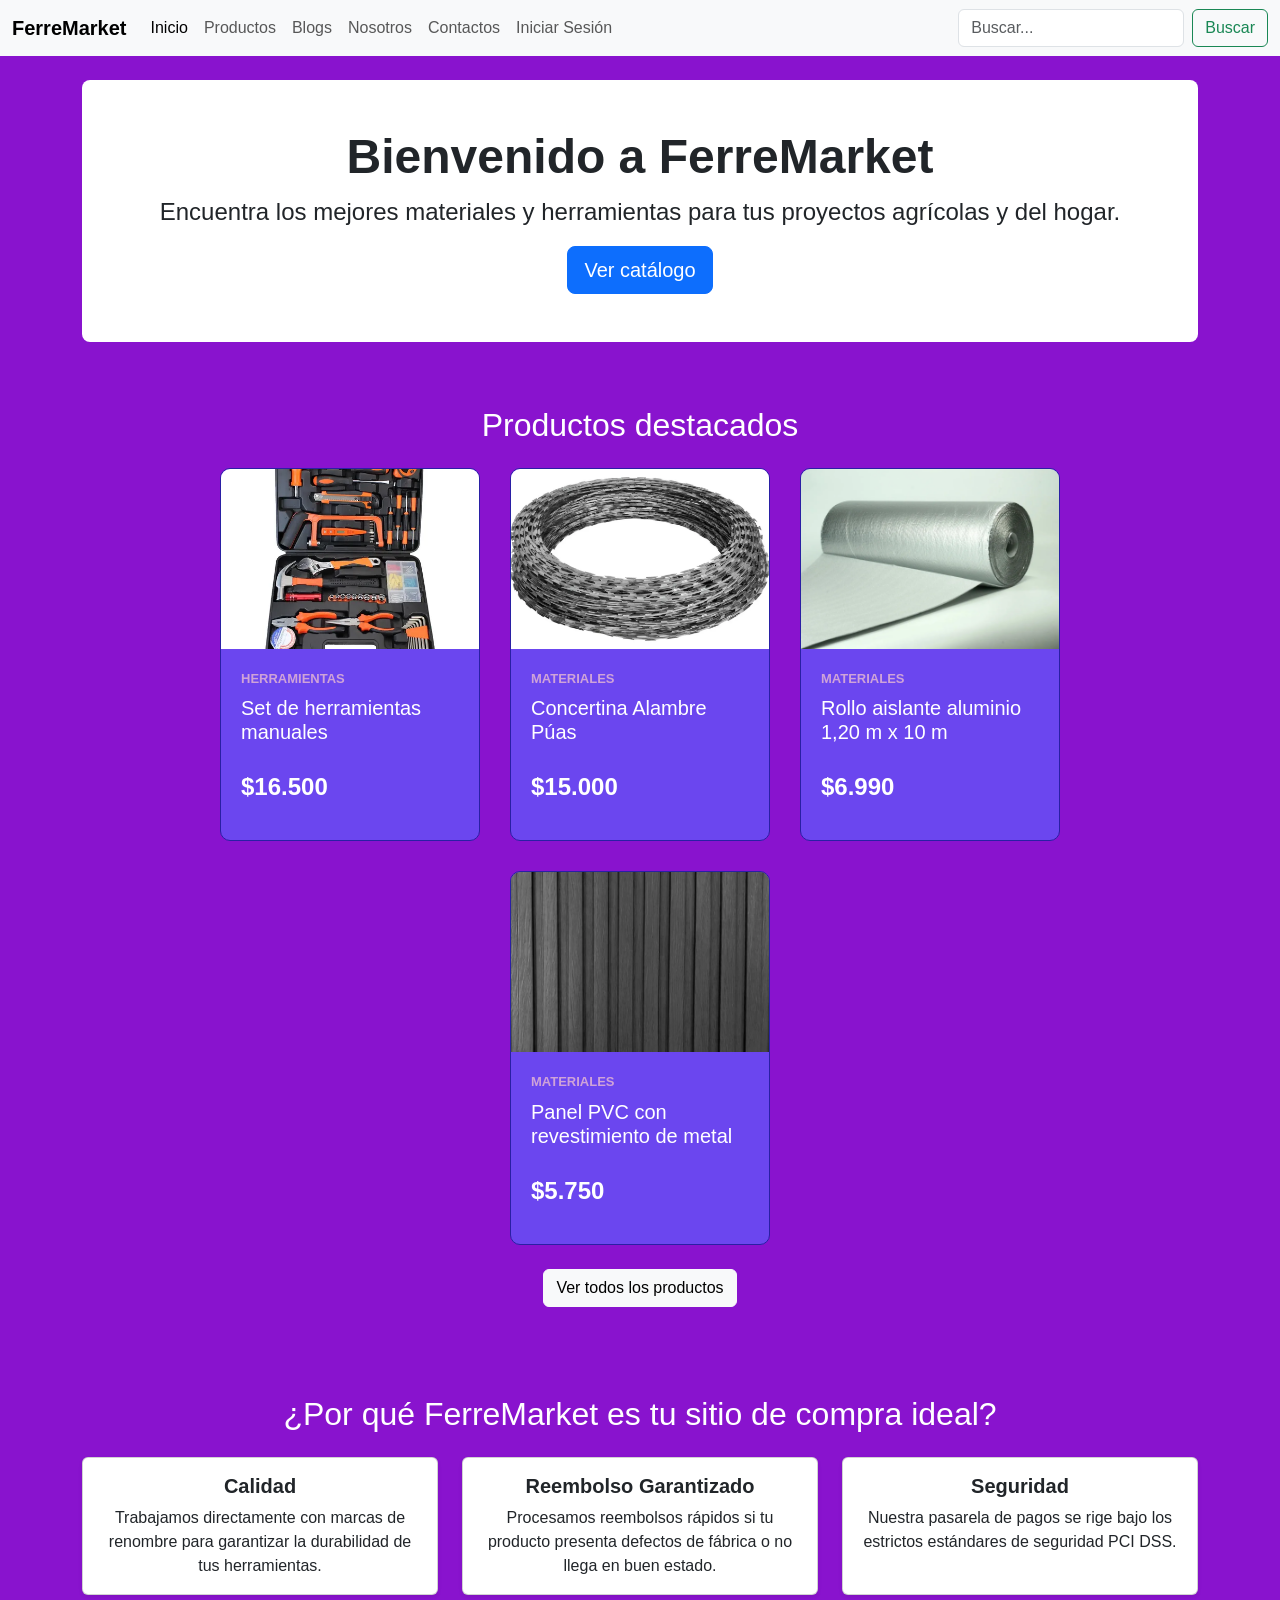
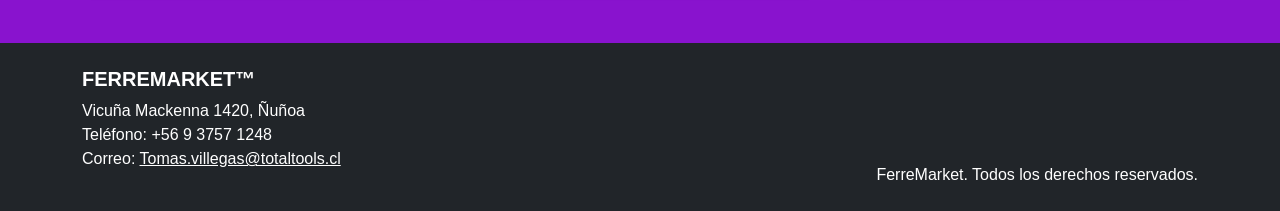
==== commit cb864519: "version 9" ====
--- a/Eva 1 Fullstack/index.html
+++ b/Eva 1 Fullstack/index.html
@@ -5,6 +5,7 @@
     <meta name="viewport" content="width=device-width, initial-scale=1.0">
     <title>FerreMarket</title>
     <link href="https://cdn.jsdelivr.net/npm/bootstrap@5.3.3/dist/css/bootstrap.min.css" rel="stylesheet">
+    <script src="https://cdn.jsdelivr.net/npm/bootstrap@5.3.8/dist/js/bootstrap.bundle.min.js" integrity="sha384-FKyoEForCGlyvwx9Hj09JcYn3nv7wiPVlz7YYwJrWVcXK/BmnVDxM+D2scQbITxI" crossorigin="anonymous"></script>
     <link rel="stylesheet" href="style.css">
 </head>
 <body>
@@ -24,6 +25,12 @@
                     </li>
                     <li class="nav-item">
                         <a class="nav-link" href="blogs.html">Blogs</a>
+                    </li>
+                    <li class="nav-item">
+                        <a class="nav-link" href="Nosotros.html">Nosotros</a>
+                    </li>
+                    <li class="nav-item">
+                        <a class="nav-link" href="contactos.html">Contactos</a>
                     </li>
                     <li class="nav-item">
                         <a class="nav-link" href="inicio sesion.html">Iniciar Sesión</a>
--- a/Eva 1 Fullstack/style.css
+++ b/Eva 1 Fullstack/style.css
@@ -145,6 +145,21 @@
 
 .boton-carrito:hover {
     background-color: #1a1269;
+}
+
+/* ==========================================
+   DETALLE DE PRODUCTO
+   ========================================== */
+
+.detalle-producto {
+    width: 100%;
+    max-width: 700px;
+    margin: 0 auto;
+}
+
+.detalle-producto img {
+    height: 350px;
+    object-fit: contain;
 }
 
 /* ==========================================
